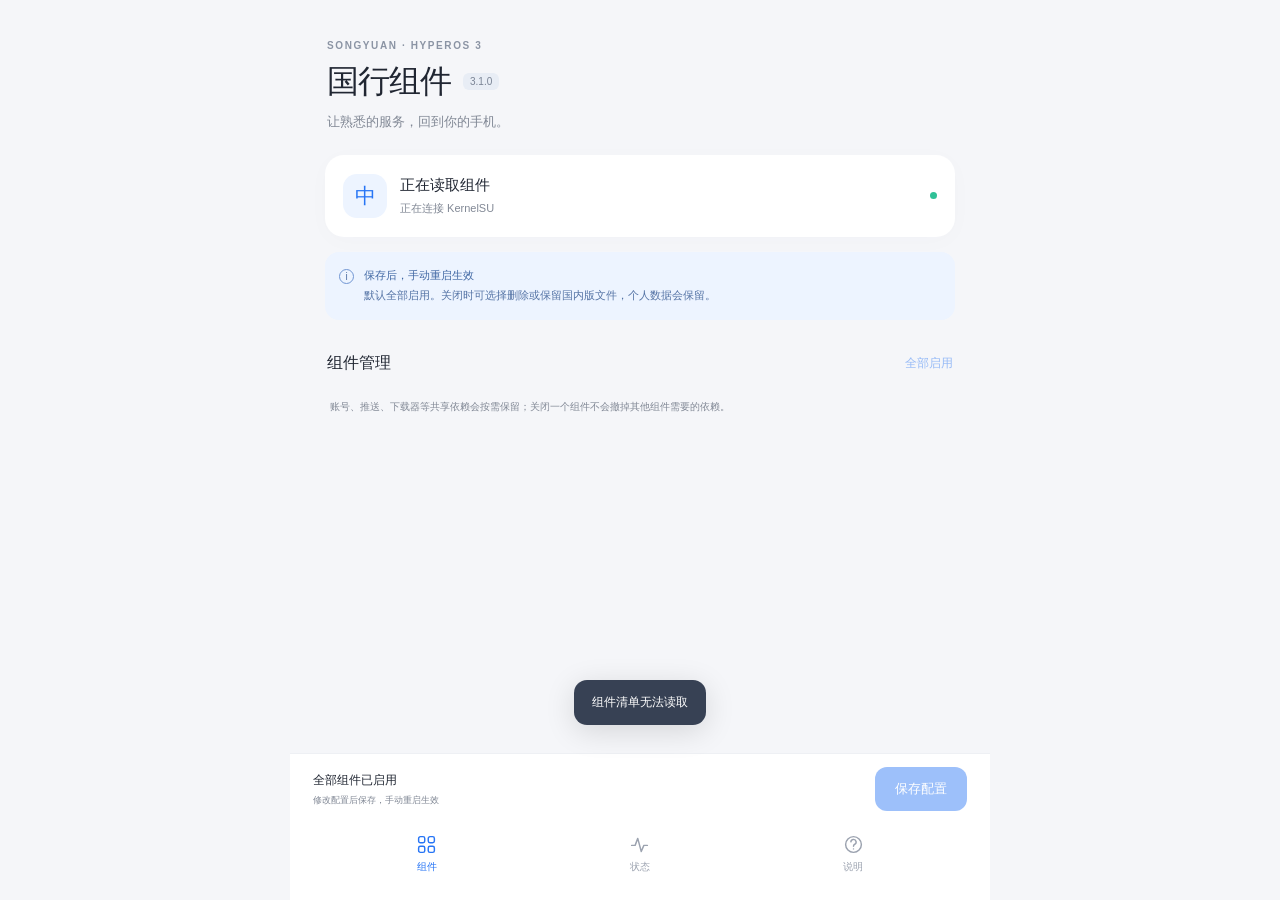
==== songyuan/module/webroot/index.html @ e3117853 "feat: publish Songyuan CN Bridge with WebUI and verified CI builds" ====
<!doctype html>
<html lang="zh-CN">
<head>
  <meta charset="utf-8">
  <meta name="viewport" content="width=device-width, initial-scale=1, viewport-fit=cover">
  <meta name="color-scheme" content="light dark">
  <meta http-equiv="Content-Security-Policy" content="default-src 'self'; script-src 'self'; style-src 'self'; img-src 'self' data:; connect-src 'self'; object-src 'none'; base-uri 'none'; form-action 'none'">
  <title>国行组件</title>
  <link rel="stylesheet" href="style.css">
  <script src="app.js" defer></script>
</head>
<body>
<div class="shell">
  <header><div class="eyebrow">SONGYUAN · HYPEROS 3</div><div class="title-line"><h1>国行组件</h1><span class="version" id="version">3.1.0</span></div><p>让熟悉的服务，回到你的手机。</p></header>
  <main>
    <section id="components-page" class="page">
      <div class="summary card"><span class="summary-icon">中</span><div><strong id="summary-title">正在读取组件</strong><p id="summary-sub">正在连接 KernelSU</p></div><span class="status-dot" id="status-dot"></span></div>
      <div class="notice"><span class="notice-icon">i</span><p><strong>保存后，手动重启生效</strong><br>默认全部启用。关闭时可选择删除或保留国内版文件，个人数据会保留。</p></div>
      <div class="toolbar"><h2>组件管理 <span id="count"></span></h2><button class="text-button" id="enable-all" disabled>全部启用</button></div>
      <div id="component-list" aria-busy="true"></div>
      <div class="footnote">账号、推送、下载器等共享依赖会按需保留；关闭一个组件不会撤掉其他组件需要的依赖。</div>
    </section>
    <section id="status-page" class="page" hidden>
      <h2 class="page-title">运行状态</h2><div class="card info-card" id="runtime-status"></div>
      <h2 class="section-heading">已集成修复</h2><div class="card info-card"><p>主题商店启动与壁纸下载</p><p>下载器数据库双向迁移，避免回退后软重启</p><p>账号与智能卡组件加载</p><p>相册账号权限与云同步注册</p><p>查找设备定位权限</p><p>国内云备份与国行桌面适配</p><p>NFC 智能卡共享身份迁移</p><small>修复随组件启用；不会自动下载全部云端照片，也不会自动执行云备份恢复。</small></div>
      <button class="secondary full" id="refresh">刷新状态</button>
    </section>
    <section id="help-page" class="page" hidden>
      <h2 class="page-title">更新与使用说明</h2>
      <div class="card info-card"><h3>可以在应用商店更新吗？</h3><p>可以尝试同包名、同签名的官方国行更新。更新后仍优先运行国内版，模块的区域与配套修复在启用期间继续生效。</p><p>新版仍需适配当前系统，无法保证所有后续版本均可用。更新异常时，重新安装本模块可恢复配套文件；商店更新包也需要相应回退。</p></div>
      <div class="card info-card"><h3>核心组件保持配套</h3><p>云服务、账号、推送、NFC 与支付依赖建议使用本模块的同版本组合。请勿从第三方来源混装签名或地区不同的更新。</p></div>
      <div class="card info-card"><h3>关闭与删除有什么区别？</h3><p>删除：重启后移除该组件的国内版展开文件与商店更新包。保留：文件留在模块私有目录，重启后不再加载，重新启用时可恢复。</p><p>两种方式都保留应用数据备份，不删除照片、短信、账号与卡片数据。只有国际版原本包含的应用才会回到原版；国行专属应用会从应用列表消失。</p><p>模块保留一份压缩安装源，删除文件后也能离线重新启用。数据备份与保留文件仅 Root 可读。</p></div>
      <div class="card info-card"><h3>为什么云服务包含桌面？</h3><p>国内云备份按桌面包名识别备份。启用云服务会使用配套国行桌面；关闭后回到 POCO 桌面，并迁移当前布局。账号和同步依赖可能仍被相册等组件使用。</p></div>
      <div class="card info-card"><h3>保存与重启</h3><p>保存前请解锁手机。保存时会准备文件并备份受影响的应用数据；请随后手动重启，避免继续使用待关闭的应用。页面不会自动重启手机。</p><p>智能卡在国际版与国内版之间切换会迁移 UID。安卓密钥与 UID 绑定，部分卡片或认证可能需要重新验证。</p></div>
      <div class="card info-card"><h3>卸载整个模块</h3><p>先关闭全部组件、保存并手动重启，确认状态为已应用，再停用或卸载模块。直接停用模块会绕过下载数据库、桌面与智能卡的回退流程。</p></div>
    </section>
  </main>
  <div class="save-bar" id="save-bar"><div><strong id="save-title">全部组件已启用</strong><small id="save-sub">修改配置后保存，手动重启生效</small></div><button class="primary" id="save" disabled>保存配置</button></div>
  <nav aria-label="页面导航"><button data-page="components" class="selected"><svg viewBox="0 0 24 24"><rect x="3" y="3" width="7" height="7" rx="2"/><rect x="14" y="3" width="7" height="7" rx="2"/><rect x="3" y="14" width="7" height="7" rx="2"/><rect x="14" y="14" width="7" height="7" rx="2"/></svg>组件</button><button data-page="status"><svg viewBox="0 0 24 24"><path d="M3 13h4l3-8 4 15 3-7h4"/></svg>状态</button><button data-page="help"><svg viewBox="0 0 24 24"><circle cx="12" cy="12" r="9"/><path d="M9 9a3 3 0 1 1 4 3c-1 .5-1 1-1 2m0 3h.01"/></svg>说明</button></nav>
</div>
<dialog id="detail"><div class="dialog-head"><span class="eyebrow">组件详情</span><button class="close-button" data-close="detail" aria-label="关闭详情">×</button></div><div id="detail-content"></div><button class="primary full" data-close="detail">知道了</button></dialog>
<dialog id="disable"><div class="dialog-head"><span class="eyebrow">关闭国内化</span><button class="close-button" data-close="disable" aria-label="取消关闭">×</button></div><h2 id="disable-title"></h2><p class="muted">选择如何处理国内版应用文件</p><label class="choice"><input type="radio" name="removal" value="delete" checked><span><strong>删除国内版文件</strong><small>默认选项 · 重启后释放文件占用</small></span><span class="recommended">推荐</span></label><label class="choice"><input type="radio" name="removal" value="keep"><span><strong>保留国内版文件</strong><small>停止加载，方便以后恢复</small></span></label><div class="notice"><span class="notice-icon">i</span><p>两种方式都保留个人数据。保存并手动重启后生效。国际版没有的应用会消失。</p></div><p id="disable-extra" class="footnote"></p><div class="dialog-actions"><button class="secondary" data-close="disable">取消</button><button class="primary" id="confirm-disable">确认关闭</button></div></dialog>
<dialog id="busy"><div class="spinner"></div><h2>正在保存配置</h2><p class="muted">正在校验组件并备份数据，请稍候。<br>完成后请手动重启手机。</p></dialog>
<div id="toast" role="status" aria-live="polite" hidden></div>
</body></html>
---- songyuan/module/webroot/style.css ----
:root{font-family:MiSans,-apple-system,BlinkMacSystemFont,"Noto Sans CJK SC",sans-serif;color:#202632;background:#f5f6f9;font-synthesis:none;--bg:#f5f6f9;--card:#fff;--text:#202632;--muted:#818895;--line:#eef0f4;--blue:#2775f5;--soft:#edf4ff;--shadow:0 4px 24px #27364e05}[hidden]{display:none!important}*{box-sizing:border-box}body{margin:0}button,input{font:inherit}button{-webkit-tap-highlight-color:transparent;cursor:pointer}button:disabled{opacity:.45;cursor:default}button:focus-visible,input:focus-visible{outline:3px solid #7aaeff;outline-offset:3px}button{border:0}h1,h2,h3,p{margin:0}h1{font-size:32px;letter-spacing:-1px;line-height:1.35}h2{font-size:17px}h3{font-size:16px}.shell{max-width:700px;margin:auto;padding:0 22px}header{padding:26px 2px 22px}.eyebrow{font-size:10px;letter-spacing:1.6px;font-weight:700;color:#8b94a4}.title-line{display:flex;align-items:center;gap:12px;margin-top:9px}.version{background:#e8edf5;color:#7a8495;border-radius:6px;padding:3px 7px;font-size:10px}header p{font-size:13px;color:var(--muted);margin-top:9px;line-height:1.6}.card{background:var(--card);border-radius:19px;box-shadow:var(--shadow)}.summary{display:flex;align-items:center;gap:13px;padding:19px 18px}.summary-icon{display:grid;place-items:center;background:var(--soft);color:var(--blue);width:44px;height:44px;border-radius:14px;font-size:21px;font-weight:600}.summary strong{font-size:15px}.summary p{font-size:11px;color:var(--muted);margin-top:6px}.status-dot{width:7px;height:7px;background:#2fc197;border-radius:50%;margin-left:auto}.status-dot.pending{background:#f0ab42}.status-dot.error{background:#ee6464}.notice{display:flex;gap:10px;background:var(--soft);border-radius:14px;padding:14px;color:#5473a5;margin-top:15px}.notice p{font-size:11px;line-height:1.8}.notice strong{font-weight:500;color:#4168a4}.notice-icon{border:1.5px solid #7196d3;border-radius:50%;width:15px;height:15px;flex:none;text-align:center;font-size:10px;line-height:13px;margin-top:3px}.toolbar{display:flex;justify-content:space-between;align-items:center;margin:27px 2px 16px}.toolbar h2{font-size:16px}.toolbar h2 span{font-size:11px;color:var(--muted);font-weight:400;margin-left:5px}.text-button{background:none;color:var(--blue);font-size:12px;padding:8px 0 8px 15px}.group-heading{font-size:11px;color:var(--muted);font-weight:500;margin:22px 10px 10px}.component-group{background:var(--card);border-radius:19px;padding:0 15px;box-shadow:var(--shadow)}.component-row{display:flex;gap:12px;align-items:center;min-height:81px;border-bottom:1px solid var(--line)}.component-row:last-child{border-bottom:0}.app-icon{width:39px;height:39px;display:grid;place-items:center;border-radius:12px;background:var(--icon-bg,#edf4ff);color:var(--icon-color,#4379ca);font-size:18px;font-weight:550;flex:none}.row-detail{flex:1;text-align:left;background:none;padding:15px 0;color:var(--text);min-width:0}.row-title{font-size:14px;font-weight:550}.row-desc{display:block;color:var(--muted);font-size:10px;line-height:1.7;margin-top:5px}.row-meta{font-size:9px;color:#7d9ac7;margin-left:5px;white-space:nowrap}.switch{width:42px;height:25px;border-radius:15px;background:#d9dee7;padding:3px;flex:none;transition:background .18s}.switch:before{content:"";display:block;background:white;width:19px;height:19px;border-radius:50%;box-shadow:0 1px 4px #0002;transition:transform .18s}.switch[aria-checked=true]{background:var(--blue)}.switch[aria-checked=true]:before{transform:translateX(17px)}.footnote{font-size:10px;line-height:1.9;color:var(--muted);margin:17px 5px}main{padding-bottom:177px}.save-bar{position:fixed;bottom:76px;left:50%;transform:translateX(-50%);width:min(100%,700px);padding:13px 23px;display:flex;gap:12px;align-items:center;justify-content:space-between;background:var(--card);border-top:1px solid var(--line);z-index:3}.save-bar strong{display:block;font-size:12px;font-weight:500}.save-bar small{display:block;color:var(--muted);font-size:9px;margin-top:5px}.primary,.secondary{font-weight:500;font-size:13px;border-radius:12px;padding:13px 20px;white-space:nowrap}.primary{background:var(--blue);color:#fff}.secondary{background:#ecf0f6;color:#687789}.full{width:100%;margin-top:17px}nav{position:fixed;bottom:0;left:50%;transform:translateX(-50%);width:min(100%,700px);height:76px;padding:9px 30px max(12px,env(safe-area-inset-bottom));background:var(--card);display:flex;justify-content:space-around;z-index:3}nav button{display:flex;flex-direction:column;align-items:center;gap:5px;color:#9ba2af;background:none;font-size:10px;min-width:70px}nav button.selected{color:var(--blue)}nav svg{width:21px;height:21px;fill:none;stroke:currentColor;stroke-width:1.65;stroke-linecap:round;stroke-linejoin:round}.page-title{font-size:23px;margin:4px 0 22px}.info-card{padding:20px;margin:14px 0}.info-card h3{margin-bottom:12px}.info-card p{font-size:12px;line-height:1.9;color:#687486;margin:7px 0}.info-card small{display:block;font-size:10px;line-height:1.9;color:var(--muted);margin-top:12px}.section-heading{margin:27px 4px 12px;font-size:15px}.status-line{display:flex;justify-content:space-between;gap:15px;font-size:12px;padding:12px 0;border-bottom:1px solid var(--line)}.status-line:last-child{border:0}.status-line span{color:var(--muted)}.status-line strong{font-size:11px;font-weight:500;text-align:right;max-width:65%;overflow-wrap:anywhere}dialog{color:var(--text);background:var(--card);border:0;border-radius:25px;padding:24px;width:calc(100% - 26px);max-width:480px;max-height:87dvh;box-shadow:0 20px 80px #182c5340}dialog::backdrop{background:#1d2f4d55;backdrop-filter:blur(3px)}.dialog-head{display:flex;justify-content:space-between;align-items:center;margin-bottom:17px}.close-button{background:#f1f3f7;color:#9098a7;width:26px;height:26px;border-radius:50%;font-size:22px;line-height:20px}.muted{color:var(--muted);font-size:12px;line-height:1.9;margin:10px 0 20px}.choice{display:flex;align-items:center;gap:12px;padding:18px 13px;border:1px solid var(--line);border-radius:15px;margin-top:12px}.choice:has(input:checked){border-color:#8bb7ff;background:var(--soft)}.choice input{accent-color:var(--blue);width:17px;height:17px;margin:0}.choice strong{display:block;font-size:13px;font-weight:500}.choice small{display:block;font-size:10px;color:var(--muted);margin-top:7px}.recommended{font-size:9px;color:var(--blue);margin-left:auto}.dialog-actions{display:flex;gap:12px;margin-top:22px}.dialog-actions button{flex:1}.detail-heading{display:flex;align-items:center;gap:13px;margin:5px 0 20px}.detail-heading .app-icon{width:48px;height:48px;font-size:22px}.detail-heading h2{font-size:22px}.detail-heading p{font-size:11px;color:var(--muted);margin-top:7px}.detail-section{background:var(--bg);padding:16px;border-radius:15px;margin:12px 0}.detail-section h3{font-size:13px;margin-bottom:10px}.detail-section p{font-size:11px;color:#768398;line-height:1.9}.package{font-family:ui-monospace,monospace;font-size:10px;color:var(--muted);overflow-wrap:anywhere;padding:8px 0;border-top:1px solid var(--line);line-height:1.8}.package:first-of-type{border:0}.package strong{font-family:inherit;font-size:9px;font-weight:400;color:#7588a6;display:block}.spinner{border:3px solid #d9e8ff;border-top-color:var(--blue);border-radius:50%;width:33px;height:33px;animation:spin .8s linear infinite;margin:8px auto 22px}#busy{text-align:center;padding:32px 24px}#busy h2{font-size:17px}#busy .muted{margin-bottom:0}#toast{position:fixed;bottom:175px;left:50%;transform:translateX(-50%);border-radius:13px;background:#283347ed;color:#fff;padding:13px 18px;font-size:12px;line-height:1.6;max-width:90%;width:max-content;z-index:20;box-shadow:0 6px 30px #0002}@keyframes spin{to{transform:rotate(360deg)}}@media(prefers-color-scheme:dark){:root{--bg:#11151c;--card:#1b212c;--text:#e4e9f2;--muted:#8c97a9;--line:#293140;--soft:#1d3050;background:var(--bg);color:var(--text)}.version,.close-button,.secondary{background:#293344;color:#a9b6c9}.summary-icon{background:#213a60}.notice{color:#8caad7}.notice strong{color:#a2c2ef}.app-icon{filter:brightness(.85)}.info-card p,.detail-section p{color:#9ca9bd}.choice:has(input:checked){border-color:#3b6cbb}.switch{background:#3b4659}}@media(min-width:600px){header{padding-top:40px}.shell{padding:0 35px}.component-row{min-height:85px}dialog{padding:30px}}@media(prefers-reduced-motion:reduce){*{transition:none!important;animation-duration:2s!important}}

.app-icon img{display:block;width:100%;height:100%;object-fit:contain;border-radius:inherit}
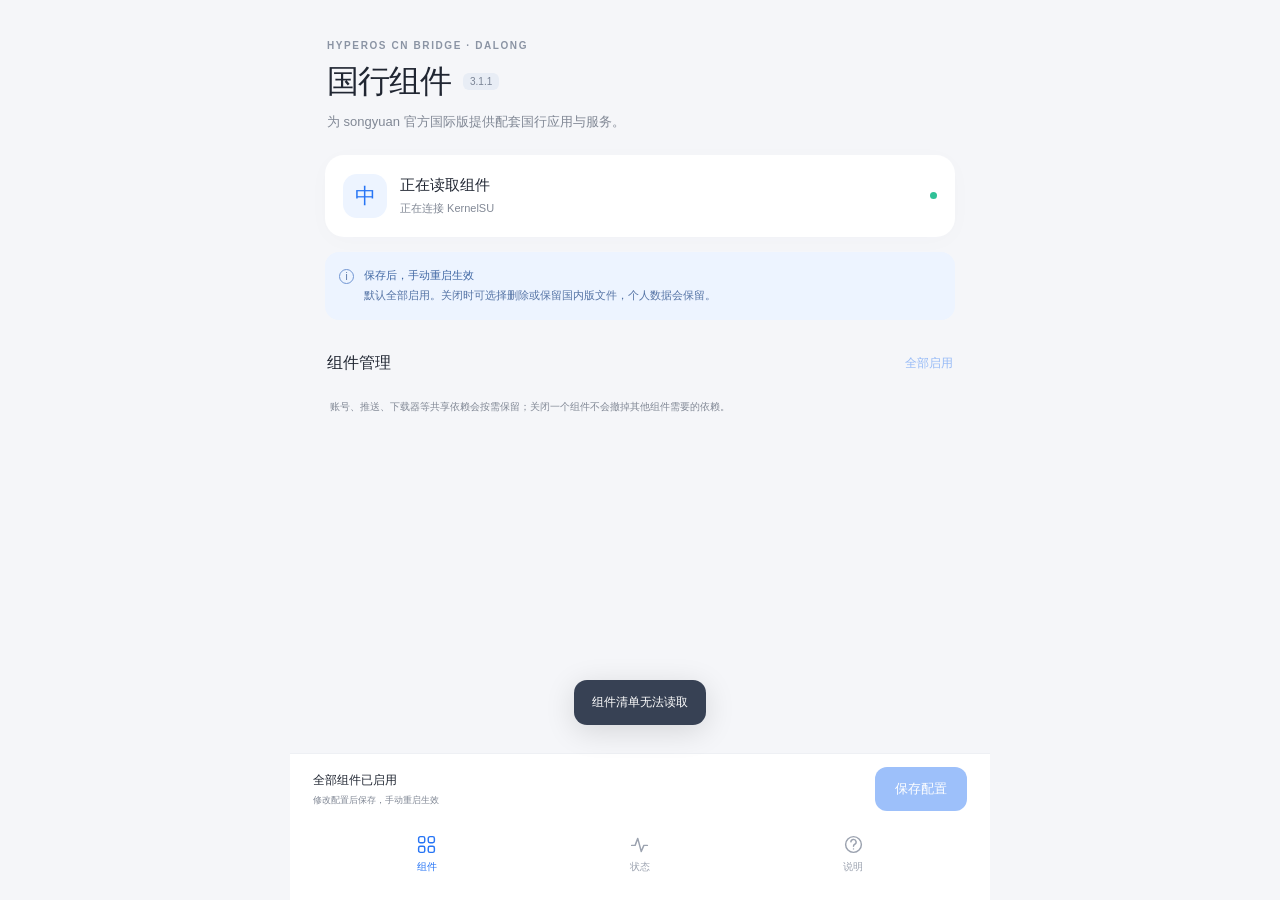
==== commit e9035185: "fix: repair gallery cache ownership and brand 3.1.1 as dalong" ====
--- a/songyuan/module/webroot/index.html
+++ b/songyuan/module/webroot/index.html
@@ -5,13 +5,13 @@
   <meta name="viewport" content="width=device-width, initial-scale=1, viewport-fit=cover">
   <meta name="color-scheme" content="light dark">
   <meta http-equiv="Content-Security-Policy" content="default-src 'self'; script-src 'self'; style-src 'self'; img-src 'self' data:; connect-src 'self'; object-src 'none'; base-uri 'none'; form-action 'none'">
-  <title>国行组件</title>
+  <title>HyperOS CN Bridge</title>
   <link rel="stylesheet" href="style.css">
   <script src="app.js" defer></script>
 </head>
 <body>
 <div class="shell">
-  <header><div class="eyebrow">SONGYUAN · HYPEROS 3</div><div class="title-line"><h1>国行组件</h1><span class="version" id="version">3.1.0</span></div><p>让熟悉的服务，回到你的手机。</p></header>
+  <header><div class="eyebrow">HYPEROS CN BRIDGE · DALONG</div><div class="title-line"><h1>国行组件</h1><span class="version" id="version">3.1.1</span></div><p>为 songyuan 官方国际版提供配套国行应用与服务。</p></header>
   <main>
     <section id="components-page" class="page">
       <div class="summary card"><span class="summary-icon">中</span><div><strong id="summary-title">正在读取组件</strong><p id="summary-sub">正在连接 KernelSU</p></div><span class="status-dot" id="status-dot"></span></div>
@@ -22,16 +22,17 @@
     </section>
     <section id="status-page" class="page" hidden>
       <h2 class="page-title">运行状态</h2><div class="card info-card" id="runtime-status"></div>
-      <h2 class="section-heading">已集成修复</h2><div class="card info-card"><p>主题商店启动与壁纸下载</p><p>下载器数据库双向迁移，避免回退后软重启</p><p>账号与智能卡组件加载</p><p>相册账号权限与云同步注册</p><p>查找设备定位权限</p><p>国内云备份与国行桌面适配</p><p>NFC 智能卡共享身份迁移</p><small>修复随组件启用；不会自动下载全部云端照片，也不会自动执行云备份恢复。</small></div>
+      <h2 class="section-heading">已集成修复</h2><div class="card info-card"><p>主题商店启动与壁纸下载</p><p>下载器数据库双向迁移，避免回退后软重启</p><p>账号与智能卡组件加载</p><p>相册账号权限与云同步注册</p><p>相册外置缓存属主，修复同步后缩略图空白</p><p>查找设备定位权限</p><p>国内云备份与国行桌面适配</p><p>NFC 智能卡共享身份迁移</p><small>相册缓存属主在每次解锁启动后检查，其余修复随组件启用；不会自动下载全部云端照片，也不会自动执行云备份恢复。</small></div>
       <button class="secondary full" id="refresh">刷新状态</button>
     </section>
     <section id="help-page" class="page" hidden>
       <h2 class="page-title">更新与使用说明</h2>
+      <div class="card info-card"><h3>HyperOS CN Bridge</h3><p>作者与维护：dalong。面向 songyuan 官方 OS3.0.306.0.WGNMIXM，提供同版本国行应用、19 项功能开关和配套修复。</p><p>源自 LSHFGJ/HyperOS3EULocalization，感谢上游及相关开源项目。ROM 应用保留各自官方原始签名。</p></div>
       <div class="card info-card"><h3>可以在应用商店更新吗？</h3><p>可以尝试同包名、同签名的官方国行更新。更新后仍优先运行国内版，模块的区域与配套修复在启用期间继续生效。</p><p>新版仍需适配当前系统，无法保证所有后续版本均可用。更新异常时，重新安装本模块可恢复配套文件；商店更新包也需要相应回退。</p></div>
       <div class="card info-card"><h3>核心组件保持配套</h3><p>云服务、账号、推送、NFC 与支付依赖建议使用本模块的同版本组合。请勿从第三方来源混装签名或地区不同的更新。</p></div>
       <div class="card info-card"><h3>关闭与删除有什么区别？</h3><p>删除：重启后移除该组件的国内版展开文件与商店更新包。保留：文件留在模块私有目录，重启后不再加载，重新启用时可恢复。</p><p>两种方式都保留应用数据备份，不删除照片、短信、账号与卡片数据。只有国际版原本包含的应用才会回到原版；国行专属应用会从应用列表消失。</p><p>模块保留一份压缩安装源，删除文件后也能离线重新启用。数据备份与保留文件仅 Root 可读。</p></div>
       <div class="card info-card"><h3>为什么云服务包含桌面？</h3><p>国内云备份按桌面包名识别备份。启用云服务会使用配套国行桌面；关闭后回到 POCO 桌面，并迁移当前布局。账号和同步依赖可能仍被相册等组件使用。</p></div>
-      <div class="card info-card"><h3>保存与重启</h3><p>保存前请解锁手机。保存时会准备文件并备份受影响的应用数据；请随后手动重启，避免继续使用待关闭的应用。页面不会自动重启手机。</p><p>智能卡在国际版与国内版之间切换会迁移 UID。安卓密钥与 UID 绑定，部分卡片或认证可能需要重新验证。</p></div>
+      <div class="card info-card"><h3>保存与重启</h3><p>保存前请解锁手机。保存时会准备文件并备份受影响的应用数据；请随后手动重启，避免继续使用待关闭的应用。页面不会自动重启手机。</p><p>应用双开或其他用户存在时，可保持原配置升级已安装模块；组件切换的数据迁移仍要求单用户。</p><p>智能卡在国际版与国内版之间切换会迁移 UID。安卓密钥与 UID 绑定，部分卡片或认证可能需要重新验证。</p></div>
       <div class="card info-card"><h3>卸载整个模块</h3><p>先关闭全部组件、保存并手动重启，确认状态为已应用，再停用或卸载模块。直接停用模块会绕过下载数据库、桌面与智能卡的回退流程。</p></div>
     </section>
   </main>
